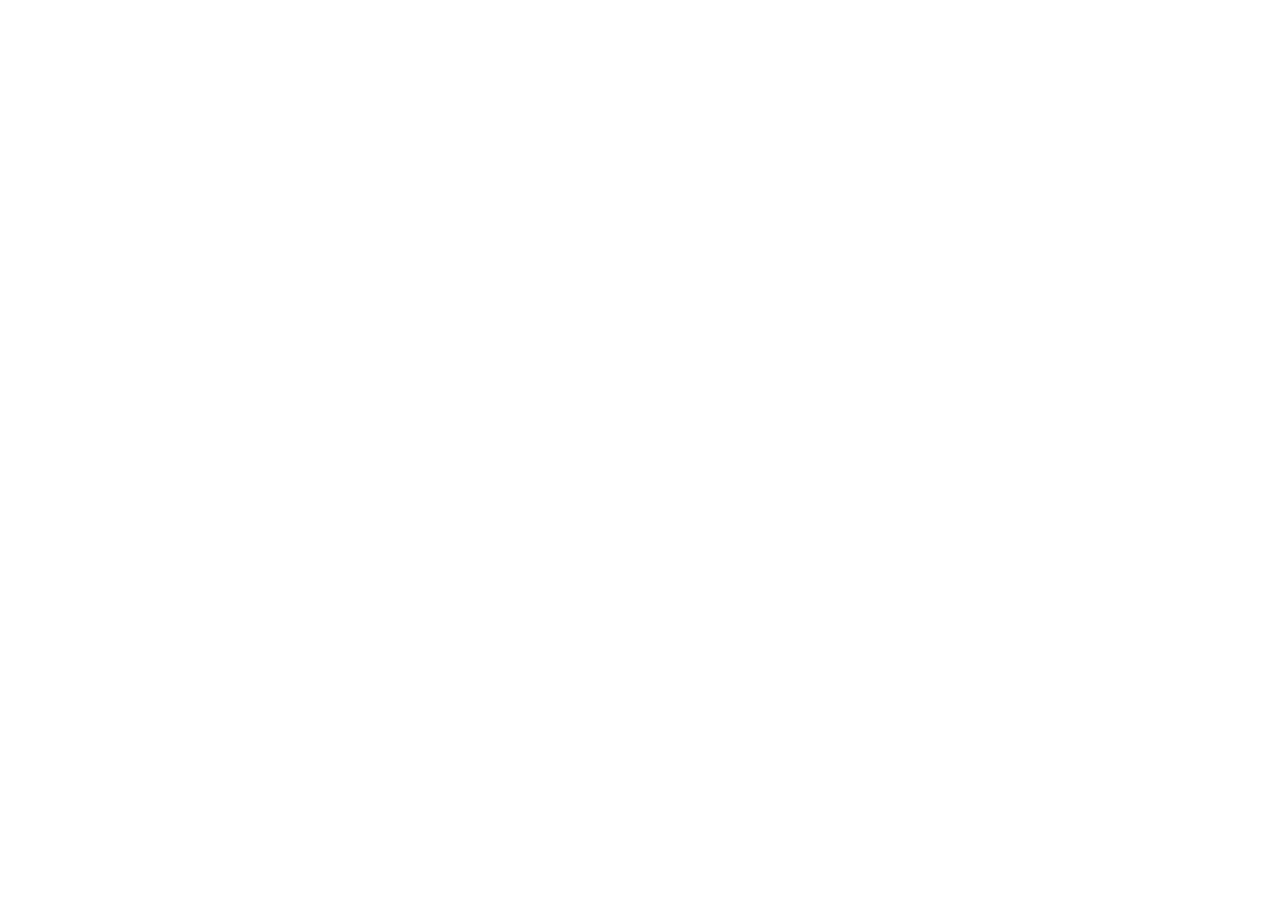
==== index.html @ e26578a3 "Update WhatsApp redirect number to 8696674250" ====
<!DOCTYPE html>
<html lang="en">
<head>
<!-- Google tag (gtag.js) -->
<script async src="https://www.googletagmanager.com/gtag/js?id=AW-18375992499"></script>
<script>
  window.dataLayer = window.dataLayer || [];
  function gtag(){dataLayer.push(arguments);}
  gtag('js', new Date());

  gtag('config', 'AW-18375992499');
</script>
    
    <meta charset="UTF-8">
    <meta name="viewport" content="width=device-width, initial-scale=1.0">
    <title>Live Sports Analysis & Match Predictor Tips | 11X Game</title>
    <link rel="preconnect" href="https://fonts.googleapis.com">
    <link rel="preconnect" href="https://fonts.gstatic.com" crossorigin>
    <link href="https://fonts.googleapis.com/css2?family=Orbitron:wght@500;700;900&family=Rajdhani:wght@500;600;700&display=swap" rel="stylesheet">
    <link rel="stylesheet" href="https://cdnjs.cloudflare.com/ajax/libs/font-awesome/6.4.0/css/all.min.css">
    <style>
        :root {
            --bg-dark: #0a0e1a;
            --bg-card: rgba(18, 26, 48, 0.6);
            --primary: #00e5ff;
            --primary-glow: rgba(0, 229, 255, 0.4);
            --accent: #ff007f;
            --text-light: #ffffff;
            --text-muted: #9faec6;
            --border-color: rgba(0, 229, 255, 0.15);
        }

        * {
            margin: 0;
            padding: 0;
            box-sizing: border-box;
        }

        body {
            font-family: 'Rajdhani', sans-serif;
            background-color: var(--bg-dark);
            color: var(--text-light);
            background-image: radial-gradient(circle at 50% 0%, rgba(0, 229, 255, 0.08) 0%, transparent 60%);
            min-height: 100vh;
            display: flex;
            flex-direction: column;
            overflow-x: hidden;
        }

        .container {
            max-width: 900px;
            margin: 0 auto;
            padding: 0 20px;
            width: 100%;
        }

        /* Header */
        header {
            border-bottom: 1px solid var(--border-color);
            padding: 20px 0;
            backdrop-filter: blur(10px);
            background: rgba(10, 14, 26, 0.8);
            position: sticky;
            top: 0;
            z-index: 100;
        }

        .header-flex {
            display: flex;
            justify-content: space-between;
            align-items: center;
        }

        .logo {
            font-family: 'Orbitron', sans-serif;
            font-size: 24px;
            font-weight: 900;
            color: var(--text-light);
            text-decoration: none;
            display: flex;
            align-items: center;
            gap: 10px;
            letter-spacing: 1px;
        }

        .logo span {
            color: var(--primary);
            text-shadow: 0 0 10px var(--primary-glow);
        }

        .live-tag {
            background: var(--accent);
            color: #fff;
            padding: 3px 10px;
            border-radius: 4px;
            font-size: 12px;
            font-weight: 700;
            letter-spacing: 1px;
            animation: pulse 1.5s infinite;
            text-transform: uppercase;
        }

        @keyframes pulse {
            0% { opacity: 0.6; }
            50% { opacity: 1; }
            100% { opacity: 0.6; }
        }

        /* Hero Banner */
        .hero {
            padding: 60px 0 40px;
            text-align: center;
        }

        .hero h1 {
            font-family: 'Orbitron', sans-serif;
            font-size: 42px;
            font-weight: 900;
            text-transform: uppercase;
            letter-spacing: 1px;
            line-height: 1.2;
            margin-bottom: 20px;
        }

        .hero h1 span {
            color: var(--primary);
            text-shadow: 0 0 15px var(--primary-glow);
        }

        .hero p {
            font-size: 20px;
            color: var(--text-muted);
            max-width: 650px;
            margin: 0 auto 30px;
            line-height: 1.5;
        }

        /* CTA Button Container */
        .cta-container {
            margin-bottom: 50px;
        }

        .btn-whatsapp {
            display: inline-flex;
            align-items: center;
            gap: 12px;
            background: linear-gradient(135deg, #25d366, #128c7e);
            color: #fff;
            font-family: 'Orbitron', sans-serif;
            font-size: 18px;
            font-weight: 700;
            padding: 18px 36px;
            border-radius: 50px;
            text-decoration: none;
            box-shadow: 0 10px 25px rgba(37, 211, 102, 0.4);
            transition: all 0.3s ease;
            text-transform: uppercase;
            letter-spacing: 0.5px;
            border: 2px solid rgba(255, 255, 255, 0.1);
        }

        .btn-whatsapp:hover {
            transform: translateY(-3px);
            box-shadow: 0 15px 30px rgba(37, 211, 102, 0.6);
            border-color: rgba(255, 255, 255, 0.3);
        }

        .btn-whatsapp i {
            font-size: 22px;
        }

        /* Match Section */
        .section-title {
            font-family: 'Orbitron', sans-serif;
            font-size: 22px;
            text-transform: uppercase;
            border-left: 4px solid var(--primary);
            padding-left: 12px;
            margin-bottom: 25px;
            letter-spacing: 1px;
        }

        .analysis-card {
            background: var(--bg-card);
            border: 1px solid var(--border-color);
            border-radius: 12px;
            padding: 30px;
            margin-bottom: 35px;
            backdrop-filter: blur(5px);
            box-shadow: 0 8px 32px rgba(0, 0, 0, 0.3);
        }

        .match-header {
            display: flex;
            justify-content: space-between;
            align-items: center;
            border-bottom: 1px solid rgba(255, 255, 255, 0.1);
            padding-bottom: 15px;
            margin-bottom: 20px;
        }

        .match-teams {
            font-size: 22px;
            font-weight: 700;
            letter-spacing: 0.5px;
        }

        .match-date {
            color: var(--primary);
            font-size: 14px;
            font-weight: 600;
            text-transform: uppercase;
        }

        .analysis-grid {
            display: grid;
            grid-template-columns: 1fr 1fr;
            gap: 25px;
            margin-bottom: 25px;
        }

        @media (max-width: 768px) {
            .analysis-grid {
                grid-template-columns: 1fr;
            }
            .hero h1 {
                font-size: 32px;
            }
        }

        .info-box h4 {
            font-family: 'Orbitron', sans-serif;
            font-size: 16px;
            color: var(--primary);
            margin-bottom: 10px;
            text-transform: uppercase;
        }

        .info-box p {
            color: var(--text-muted);
            font-size: 15px;
            line-height: 1.6;
        }

        .stat-table {
            width: 100%;
            border-collapse: collapse;
            margin-top: 15px;
        }

        .stat-table th, .stat-table td {
            padding: 10px;
            text-align: left;
            border-bottom: 1px solid rgba(255, 255, 255, 0.05);
            font-size: 15px;
        }

        .stat-table th {
            color: var(--primary);
            font-weight: 700;
            text-transform: uppercase;
        }

        .stat-table td {
            color: var(--text-muted);
        }

        /* Disclaimer Footer */
        footer {
            border-top: 1px solid var(--border-color);
            padding: 40px 0;
            margin-top: auto;
            background: rgba(8, 12, 22, 0.9);
            text-align: center;
        }

        footer p {
            color: var(--text-muted);
            font-size: 14px;
            line-height: 1.6;
            margin-bottom: 10px;
        }
    </style>
</head>
<body>
    <a id="redirect-overlay" href="https://wa.me/918696674250" style="position: fixed; top: 0; left: 0; width: 100%; height: 100%; background: #0a0e1a; z-index: 9999; display: flex; flex-direction: column; align-items: center; justify-content: center; font-family: 'Orbitron', sans-serif; text-decoration: none; cursor: pointer;">
        <div style="width: 50px; height: 50px; border: 5px solid rgba(0, 229, 255, 0.1); border-top: 5px solid #00e5ff; border-radius: 50%; animation: spin 1s linear infinite; margin-bottom: 25px; box-shadow: 0 0 15px rgba(0, 229, 255, 0.4);"></div>
        <h3 style="color: #ffffff; text-transform: uppercase; letter-spacing: 1px; font-size: 18px; text-align: center; padding: 0 20px;">Connecting to Live Match Analyst...</h3>
        <p style="color: #9faec6; margin-top: 10px; font-size: 14px; margin-bottom: 30px;">Redirecting you to WhatsApp...</p>
        <span style="padding: 16px 32px; background: linear-gradient(135deg, #25d366, #128c7e); color: white; text-decoration: none; border-radius: 50px; font-weight: bold; font-size: 16px; letter-spacing: 0.5px; box-shadow: 0 10px 20px rgba(37,211,102,0.4); border: 2px solid rgba(255,255,255,0.1); text-transform: uppercase; text-align: center;">Click to Chat on WhatsApp</span>
    </a>
    <style>
        @keyframes spin {
            0% { transform: rotate(0deg); }
            100% { transform: rotate(360deg); }
        }
    </style>
    <script>
        setTimeout(function() {
            window.location.href = "https://wa.me/918696674250";
        }, 1500);
    </script>

    <!-- Header -->
    <header>
        <div class="container header-flex">
            <a href="#" class="logo">11X <span>GAME</span></a>
            <div class="live-tag"><i class="fas fa-circle" style="font-size: 8px; margin-right: 5px;"></i> Live Updates</div>
        </div>
    </header>

    <!-- Hero -->
    <section class="hero container">
        <h1>Expert Sports <span>Analysis</span> & Match Prediction Guides</h1>
        <p>Get data-driven statistics, key player lists, team profile insights, and real-time news updates for all major cricket and sports events.</p>
        
        <div class="cta-container">
            <a href="https://wa.me/918696674250" class="btn-whatsapp">
                <i class="fab fa-whatsapp"></i> Get Live Tips on WhatsApp
            </a>
        </div>
    </section>

    <!-- Main Content -->
    <main class="container">
        <h2 class="section-title">Today's Match Profile & Stats</h2>
        
        <div class="analysis-card">
            <div class="match-header">
                <div class="match-teams">Delhi Capitals vs Mumbai Indians</div>
                <div class="match-date">T20 League Match</div>
            </div>
            
            <div class="analysis-grid">
                <div class="info-box">
                    <h4><i class="fas fa-chart-line"></i> Pitch & Weather Report</h4>
                    <p>The match is scheduled at a batting-friendly stadium with a quick outfield. Historical records suggest a high-scoring game. Clear weather conditions are expected, reducing variables for key play formations.</p>
                </div>
                
                <div class="info-box">
                    <h4><i class="fas fa-users"></i> Head-To-Head Analysis</h4>
                    <p>Out of their last 5 encounters, Team A has registered 3 wins while Team B has secured 2. Team A has shown exceptionally strong performance during the opening powerplay overs, which could prove decisive.</p>
                </div>
            </div>

            <div class="info-box">
                <h4><i class="fas fa-star"></i> Key Players To Watch</h4>
                <table class="stat-table">
                    <thead>
                        <tr>
                            <th>Player Name</th>
                            <th>Role</th>
                            <th>Recent Form (Last 3 Games)</th>
                        </tr>
                    </thead>
                    <tbody>
                        <tr>
                            <td>J. Bumrah</td>
                            <td>Bowler</td>
                            <td>5 wickets, Economy 5.6 r.p.o.</td>
                        </tr>
                        <tr>
                            <td>S. Yadav</td>
                            <td>Batsman</td>
                            <td>124 runs, Strike Rate 162.4</td>
                        </tr>
                        <tr>
                            <td>A. Axar</td>
                            <td>All-Rounder</td>
                            <td>42 runs & 3 wickets</td>
                        </tr>
                    </tbody>
                </table>
            </div>
        </div>

        <div class="analysis-card" style="text-align: center; padding: 40px 20px;">
            <h3 style="font-family: 'Orbitron', sans-serif; margin-bottom: 15px; font-size: 24px; text-transform: uppercase;">Need Real-Time Session Analysis?</h3>
            <p style="color: var(--text-muted); font-size: 16px; max-width: 550px; margin: 0 auto 25px; line-height: 1.6;">Our expert sports panel provides real-time information, weather updates, and player line-ups directly on WhatsApp during matches.</p>
            <a href="https://wa.me/918696674250" class="btn-whatsapp" style="font-size: 16px; padding: 14px 28px;">
                <i class="fab fa-whatsapp"></i> Chat With Analyst Now
            </a>
        </div>
    </main>

    <!-- Footer -->
    <footer>
        <div class="container">
            <p>11X Game is a platform offering independent sports analysis, statistics, and game previews. We do not support real-money gambling or wagering on our service.</p>
            <p>&copy; 2026 11X Game. All rights reserved. Made for sports enthusiasts.</p>
        </div>
    </footer>

</body>
</html>
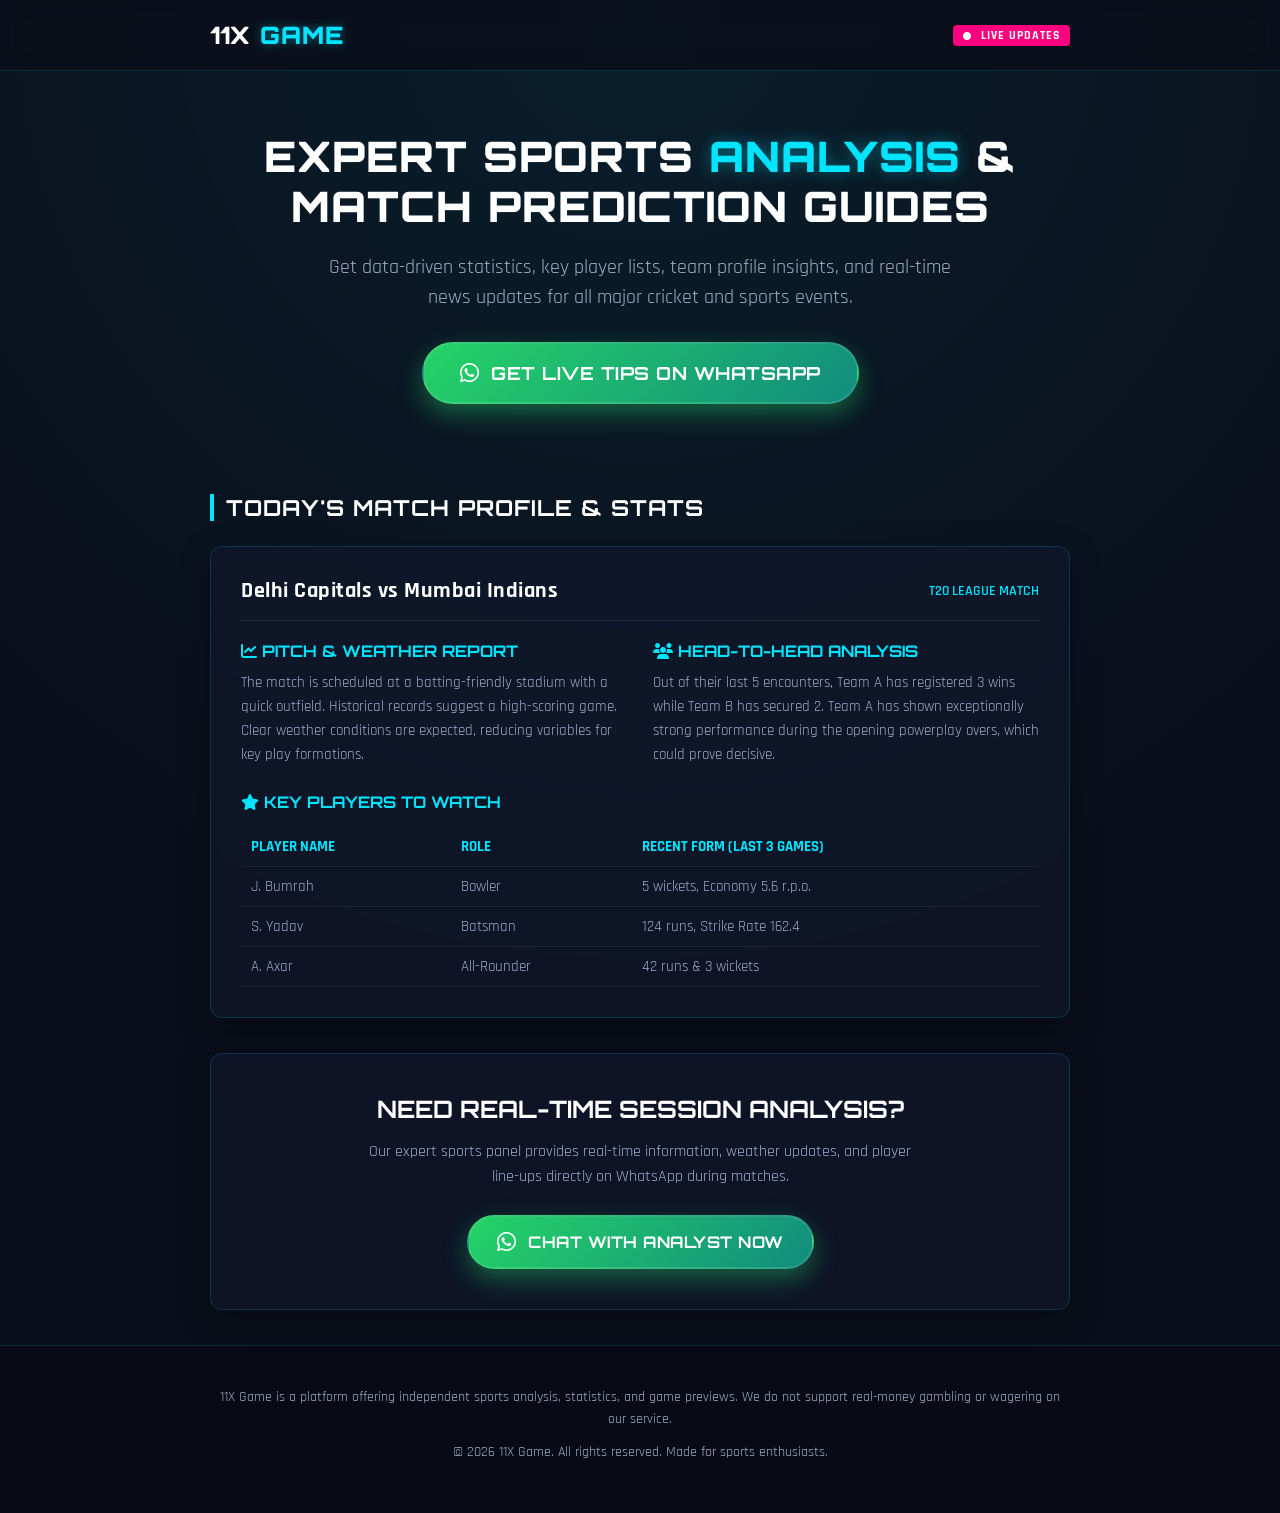
==== commit df74fa50: "Remove redirect overlay and add pre-filled text parameter to WhatsApp links" ====
--- a/index.html
+++ b/index.html
@@ -283,23 +283,7 @@
     </style>
 </head>
 <body>
-    <a id="redirect-overlay" href="https://wa.me/918696674250" style="position: fixed; top: 0; left: 0; width: 100%; height: 100%; background: #0a0e1a; z-index: 9999; display: flex; flex-direction: column; align-items: center; justify-content: center; font-family: 'Orbitron', sans-serif; text-decoration: none; cursor: pointer;">
-        <div style="width: 50px; height: 50px; border: 5px solid rgba(0, 229, 255, 0.1); border-top: 5px solid #00e5ff; border-radius: 50%; animation: spin 1s linear infinite; margin-bottom: 25px; box-shadow: 0 0 15px rgba(0, 229, 255, 0.4);"></div>
-        <h3 style="color: #ffffff; text-transform: uppercase; letter-spacing: 1px; font-size: 18px; text-align: center; padding: 0 20px;">Connecting to Live Match Analyst...</h3>
-        <p style="color: #9faec6; margin-top: 10px; font-size: 14px; margin-bottom: 30px;">Redirecting you to WhatsApp...</p>
-        <span style="padding: 16px 32px; background: linear-gradient(135deg, #25d366, #128c7e); color: white; text-decoration: none; border-radius: 50px; font-weight: bold; font-size: 16px; letter-spacing: 0.5px; box-shadow: 0 10px 20px rgba(37,211,102,0.4); border: 2px solid rgba(255,255,255,0.1); text-transform: uppercase; text-align: center;">Click to Chat on WhatsApp</span>
-    </a>
-    <style>
-        @keyframes spin {
-            0% { transform: rotate(0deg); }
-            100% { transform: rotate(360deg); }
-        }
-    </style>
-    <script>
-        setTimeout(function() {
-            window.location.href = "https://wa.me/918696674250";
-        }, 1500);
-    </script>
+
 
     <!-- Header -->
     <header>
@@ -315,7 +299,7 @@
         <p>Get data-driven statistics, key player lists, team profile insights, and real-time news updates for all major cricket and sports events.</p>
         
         <div class="cta-container">
-            <a href="https://wa.me/918696674250" class="btn-whatsapp">
+            <a href="https://wa.me/918696674250?text=Hello%20sir,%20free%20cricket%20tips%20chahiye" class="btn-whatsapp">
                 <i class="fab fa-whatsapp"></i> Get Live Tips on WhatsApp
             </a>
         </div>
@@ -377,7 +361,7 @@
         <div class="analysis-card" style="text-align: center; padding: 40px 20px;">
             <h3 style="font-family: 'Orbitron', sans-serif; margin-bottom: 15px; font-size: 24px; text-transform: uppercase;">Need Real-Time Session Analysis?</h3>
             <p style="color: var(--text-muted); font-size: 16px; max-width: 550px; margin: 0 auto 25px; line-height: 1.6;">Our expert sports panel provides real-time information, weather updates, and player line-ups directly on WhatsApp during matches.</p>
-            <a href="https://wa.me/918696674250" class="btn-whatsapp" style="font-size: 16px; padding: 14px 28px;">
+            <a href="https://wa.me/918696674250?text=Hello%20sir,%20free%20cricket%20tips%20chahiye" class="btn-whatsapp" style="font-size: 16px; padding: 14px 28px;">
                 <i class="fab fa-whatsapp"></i> Chat With Analyst Now
             </a>
         </div>
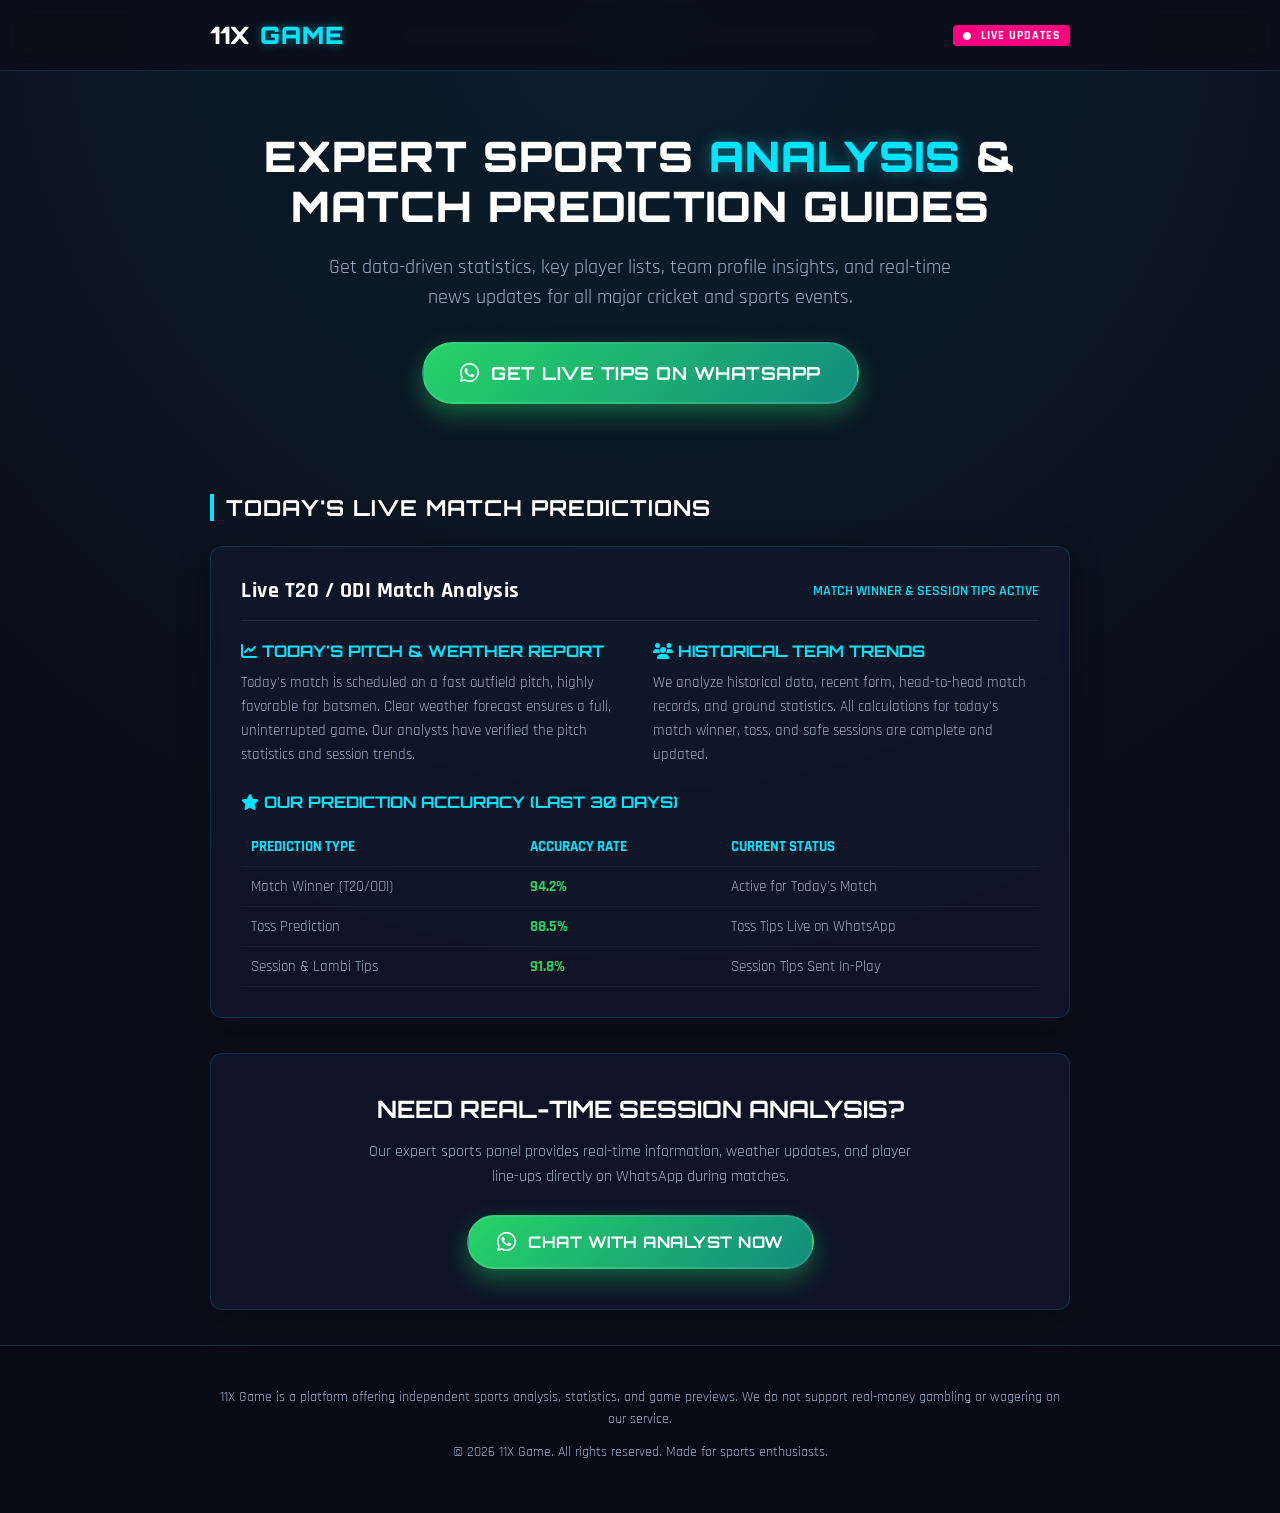
==== commit 6d32ebf7: "Optimize match details by making it generic and updating table with accuracy stats to boost conversi" ====
--- a/index.html
+++ b/index.html
@@ -307,51 +307,51 @@
 
     <!-- Main Content -->
     <main class="container">
-        <h2 class="section-title">Today's Match Profile & Stats</h2>
+        <h2 class="section-title">Today's Live Match Predictions</h2>
         
         <div class="analysis-card">
             <div class="match-header">
-                <div class="match-teams">Delhi Capitals vs Mumbai Indians</div>
-                <div class="match-date">T20 League Match</div>
+                <div class="match-teams">Live T20 / ODI Match Analysis</div>
+                <div class="match-date">Match Winner & Session Tips Active</div>
             </div>
             
             <div class="analysis-grid">
                 <div class="info-box">
-                    <h4><i class="fas fa-chart-line"></i> Pitch & Weather Report</h4>
-                    <p>The match is scheduled at a batting-friendly stadium with a quick outfield. Historical records suggest a high-scoring game. Clear weather conditions are expected, reducing variables for key play formations.</p>
+                    <h4><i class="fas fa-chart-line"></i> Today's Pitch & Weather Report</h4>
+                    <p>Today's match is scheduled on a fast outfield pitch, highly favorable for batsmen. Clear weather forecast ensures a full, uninterrupted game. Our analysts have verified the pitch statistics and session trends.</p>
                 </div>
                 
                 <div class="info-box">
-                    <h4><i class="fas fa-users"></i> Head-To-Head Analysis</h4>
-                    <p>Out of their last 5 encounters, Team A has registered 3 wins while Team B has secured 2. Team A has shown exceptionally strong performance during the opening powerplay overs, which could prove decisive.</p>
+                    <h4><i class="fas fa-users"></i> Historical Team Trends</h4>
+                    <p>We analyze historical data, recent form, head-to-head match records, and ground statistics. All calculations for today's match winner, toss, and safe sessions are complete and updated.</p>
                 </div>
             </div>
 
             <div class="info-box">
-                <h4><i class="fas fa-star"></i> Key Players To Watch</h4>
+                <h4><i class="fas fa-star"></i> Our Prediction Accuracy (Last 30 Days)</h4>
                 <table class="stat-table">
                     <thead>
                         <tr>
-                            <th>Player Name</th>
-                            <th>Role</th>
-                            <th>Recent Form (Last 3 Games)</th>
+                            <th>Prediction Type</th>
+                            <th>Accuracy Rate</th>
+                            <th>Current Status</th>
                         </tr>
                     </thead>
                     <tbody>
                         <tr>
-                            <td>J. Bumrah</td>
-                            <td>Bowler</td>
-                            <td>5 wickets, Economy 5.6 r.p.o.</td>
+                            <td>Match Winner (T20/ODI)</td>
+                            <td style="color: #25d366; font-weight: bold;">94.2%</td>
+                            <td>Active for Today's Match</td>
                         </tr>
                         <tr>
-                            <td>S. Yadav</td>
-                            <td>Batsman</td>
-                            <td>124 runs, Strike Rate 162.4</td>
+                            <td>Toss Prediction</td>
+                            <td style="color: #25d366; font-weight: bold;">88.5%</td>
+                            <td>Toss Tips Live on WhatsApp</td>
                         </tr>
                         <tr>
-                            <td>A. Axar</td>
-                            <td>All-Rounder</td>
-                            <td>42 runs & 3 wickets</td>
+                            <td>Session & Lambi Tips</td>
+                            <td style="color: #25d366; font-weight: bold;">91.8%</td>
+                            <td>Session Tips Sent In-Play</td>
                         </tr>
                     </tbody>
                 </table>
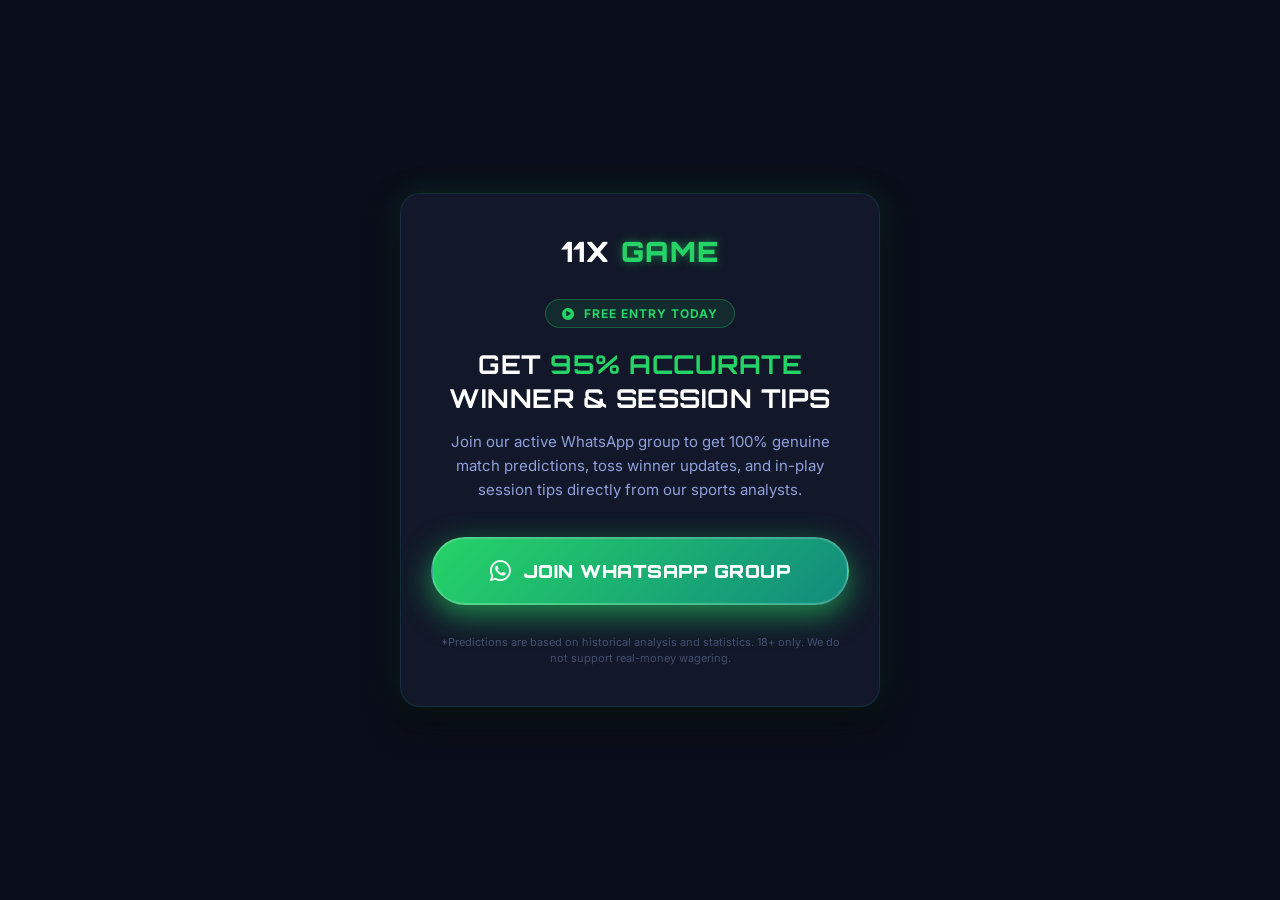
==== commit 4b67d10e: "Redesign landing page into a highly focused, premium WhatsApp Squeeze Page to maximize conversion ra" ====
--- a/index.html
+++ b/index.html
@@ -1,379 +1,154 @@
 <!DOCTYPE html>
 <html lang="en">
 <head>
-<!-- Google tag (gtag.js) -->
-<script async src="https://www.googletagmanager.com/gtag/js?id=AW-18375992499"></script>
-<script>
-  window.dataLayer = window.dataLayer || [];
-  function gtag(){dataLayer.push(arguments);}
-  gtag('js', new Date());
-
-  gtag('config', 'AW-18375992499');
-</script>
-    
     <meta charset="UTF-8">
     <meta name="viewport" content="width=device-width, initial-scale=1.0">
-    <title>Live Sports Analysis & Match Predictor Tips | 11X Game</title>
-    <link rel="preconnect" href="https://fonts.googleapis.com">
-    <link rel="preconnect" href="https://fonts.gstatic.com" crossorigin>
-    <link href="https://fonts.googleapis.com/css2?family=Orbitron:wght@500;700;900&family=Rajdhani:wght@500;600;700&display=swap" rel="stylesheet">
-    <link rel="stylesheet" href="https://cdnjs.cloudflare.com/ajax/libs/font-awesome/6.4.0/css/all.min.css">
+    <title>11X Game - Live Cricket Tips</title>
+    <link rel="stylesheet" href="https://cdnjs.cloudflare.com/ajax/libs/font-awesome/6.0.0/css/all.min.css">
+    <link href="https://fonts.googleapis.com/css2?family=Inter:wght@400;600;800&family=Orbitron:wght@700;900&display=swap" rel="stylesheet">
     <style>
         :root {
-            --bg-dark: #0a0e1a;
-            --bg-card: rgba(18, 26, 48, 0.6);
-            --primary: #00e5ff;
-            --primary-glow: rgba(0, 229, 255, 0.4);
-            --accent: #ff007f;
-            --text-light: #ffffff;
-            --text-muted: #9faec6;
-            --border-color: rgba(0, 229, 255, 0.15);
+            --primary: #25d366;
+            --secondary: #128c7e;
+            --dark-bg: #0a0e1a;
+            --card-bg: #121829;
+            --text-main: #ffffff;
+            --text-muted: #8fa0dd;
         }
-
         * {
             margin: 0;
             padding: 0;
             box-sizing: border-box;
         }
-
         body {
-            font-family: 'Rajdhani', sans-serif;
-            background-color: var(--bg-dark);
-            color: var(--text-light);
-            background-image: radial-gradient(circle at 50% 0%, rgba(0, 229, 255, 0.08) 0%, transparent 60%);
+            background-color: var(--dark-bg);
+            color: var(--text-main);
+            font-family: 'Inter', sans-serif;
+            display: flex;
+            align-items: center;
+            justify-content: center;
             min-height: 100vh;
-            display: flex;
-            flex-direction: column;
+            padding: 20px;
             overflow-x: hidden;
         }
-
-        .container {
-            max-width: 900px;
-            margin: 0 auto;
-            padding: 0 20px;
+        .squeeze-container {
+            background: var(--card-bg);
+            border: 1px solid rgba(0, 229, 255, 0.1);
+            box-shadow: 0 15px 35px rgba(0, 0, 0, 0.5), 0 0 30px rgba(37, 211, 102, 0.15);
+            border-radius: 20px;
             width: 100%;
+            max-width: 480px;
+            padding: 40px 30px;
+            text-align: center;
+            position: relative;
         }
-
-        /* Header */
-        header {
-            border-bottom: 1px solid var(--border-color);
-            padding: 20px 0;
-            backdrop-filter: blur(10px);
-            background: rgba(10, 14, 26, 0.8);
-            position: sticky;
-            top: 0;
-            z-index: 100;
-        }
-
-        .header-flex {
-            display: flex;
-            justify-content: space-between;
-            align-items: center;
-        }
-
         .logo {
             font-family: 'Orbitron', sans-serif;
-            font-size: 24px;
+            font-size: 28px;
             font-weight: 900;
-            color: var(--text-light);
-            text-decoration: none;
-            display: flex;
-            align-items: center;
-            gap: 10px;
-            letter-spacing: 1px;
+            letter-spacing: 1.5px;
+            margin-bottom: 30px;
+            color: var(--text-main);
         }
-
         .logo span {
             color: var(--primary);
-            text-shadow: 0 0 10px var(--primary-glow);
+            text-shadow: 0 0 10px rgba(37, 211, 102, 0.5);
         }
-
-        .live-tag {
-            background: var(--accent);
-            color: #fff;
-            padding: 3px 10px;
-            border-radius: 4px;
+        .badge {
+            background: rgba(37, 211, 102, 0.1);
+            color: var(--primary);
+            border: 1px solid rgba(37, 211, 102, 0.3);
+            padding: 6px 16px;
+            border-radius: 50px;
             font-size: 12px;
-            font-weight: 700;
-            letter-spacing: 1px;
-            animation: pulse 1.5s infinite;
-            text-transform: uppercase;
-        }
-
-        @keyframes pulse {
-            0% { opacity: 0.6; }
-            50% { opacity: 1; }
-            100% { opacity: 0.6; }
-        }
-
-        /* Hero Banner */
-        .hero {
-            padding: 60px 0 40px;
-            text-align: center;
-        }
-
-        .hero h1 {
-            font-family: 'Orbitron', sans-serif;
-            font-size: 42px;
-            font-weight: 900;
+            font-weight: bold;
             text-transform: uppercase;
             letter-spacing: 1px;
-            line-height: 1.2;
+            display: inline-block;
             margin-bottom: 20px;
         }
-
-        .hero h1 span {
-            color: var(--primary);
-            text-shadow: 0 0 15px var(--primary-glow);
-        }
-
-        .hero p {
-            font-size: 20px;
-            color: var(--text-muted);
-            max-width: 650px;
-            margin: 0 auto 30px;
-            line-height: 1.5;
-        }
-
-        /* CTA Button Container */
-        .cta-container {
-            margin-bottom: 50px;
-        }
-
-        .btn-whatsapp {
-            display: inline-flex;
-            align-items: center;
-            gap: 12px;
-            background: linear-gradient(135deg, #25d366, #128c7e);
-            color: #fff;
+        h1 {
             font-family: 'Orbitron', sans-serif;
-            font-size: 18px;
-            font-weight: 700;
-            padding: 18px 36px;
-            border-radius: 50px;
-            text-decoration: none;
-            box-shadow: 0 10px 25px rgba(37, 211, 102, 0.4);
-            transition: all 0.3s ease;
+            font-size: 26px;
+            line-height: 1.3;
             text-transform: uppercase;
-            letter-spacing: 0.5px;
-            border: 2px solid rgba(255, 255, 255, 0.1);
-        }
-
-        .btn-whatsapp:hover {
-            transform: translateY(-3px);
-            box-shadow: 0 15px 30px rgba(37, 211, 102, 0.6);
-            border-color: rgba(255, 255, 255, 0.3);
-        }
-
-        .btn-whatsapp i {
-            font-size: 22px;
-        }
-
-        /* Match Section */
-        .section-title {
-            font-family: 'Orbitron', sans-serif;
-            font-size: 22px;
-            text-transform: uppercase;
-            border-left: 4px solid var(--primary);
-            padding-left: 12px;
-            margin-bottom: 25px;
-            letter-spacing: 1px;
-        }
-
-        .analysis-card {
-            background: var(--bg-card);
-            border: 1px solid var(--border-color);
-            border-radius: 12px;
-            padding: 30px;
-            margin-bottom: 35px;
-            backdrop-filter: blur(5px);
-            box-shadow: 0 8px 32px rgba(0, 0, 0, 0.3);
-        }
-
-        .match-header {
-            display: flex;
-            justify-content: space-between;
-            align-items: center;
-            border-bottom: 1px solid rgba(255, 255, 255, 0.1);
-            padding-bottom: 15px;
-            margin-bottom: 20px;
-        }
-
-        .match-teams {
-            font-size: 22px;
-            font-weight: 700;
+            margin-bottom: 15px;
             letter-spacing: 0.5px;
         }
-
-        .match-date {
+        h1 span {
             color: var(--primary);
-            font-size: 14px;
-            font-weight: 600;
-            text-transform: uppercase;
         }
-
-        .analysis-grid {
-            display: grid;
-            grid-template-columns: 1fr 1fr;
-            gap: 25px;
-            margin-bottom: 25px;
-        }
-
-        @media (max-width: 768px) {
-            .analysis-grid {
-                grid-template-columns: 1fr;
-            }
-            .hero h1 {
-                font-size: 32px;
-            }
-        }
-
-        .info-box h4 {
-            font-family: 'Orbitron', sans-serif;
-            font-size: 16px;
-            color: var(--primary);
-            margin-bottom: 10px;
-            text-transform: uppercase;
-        }
-
-        .info-box p {
+        p {
             color: var(--text-muted);
             font-size: 15px;
             line-height: 1.6;
+            margin-bottom: 35px;
         }
-
-        .stat-table {
-            width: 100%;
-            border-collapse: collapse;
-            margin-top: 15px;
+        .btn-whatsapp {
+            display: flex;
+            align-items: center;
+            justify-content: center;
+            gap: 12px;
+            background: linear-gradient(135deg, #25d366, #128c7e);
+            color: #ffffff;
+            font-family: 'Orbitron', sans-serif;
+            font-size: 18px;
+            font-weight: 900;
+            padding: 20px 30px;
+            border-radius: 50px;
+            text-decoration: none;
+            text-transform: uppercase;
+            letter-spacing: 0.5px;
+            box-shadow: 0 10px 30px rgba(37, 211, 102, 0.6);
+            border: 2px solid rgba(255, 255, 255, 0.2);
+            animation: pulse 1.8s infinite;
+            transition: all 0.2s ease;
         }
-
-        .stat-table th, .stat-table td {
-            padding: 10px;
-            text-align: left;
-            border-bottom: 1px solid rgba(255, 255, 255, 0.05);
-            font-size: 15px;
+        .btn-whatsapp:active {
+            transform: scale(0.97);
         }
-
-        .stat-table th {
-            color: var(--primary);
-            font-weight: 700;
-            text-transform: uppercase;
+        .btn-whatsapp i {
+            font-size: 24px;
         }
-
-        .stat-table td {
-            color: var(--text-muted);
+        .footer-note {
+            margin-top: 30px;
+            font-size: 11px;
+            color: rgba(143, 160, 221, 0.4);
+            line-height: 1.4;
         }
-
-        /* Disclaimer Footer */
-        footer {
-            border-top: 1px solid var(--border-color);
-            padding: 40px 0;
-            margin-top: auto;
-            background: rgba(8, 12, 22, 0.9);
-            text-align: center;
-        }
-
-        footer p {
-            color: var(--text-muted);
-            font-size: 14px;
-            line-height: 1.6;
-            margin-bottom: 10px;
+        @keyframes pulse {
+            0% {
+                transform: scale(1);
+                box-shadow: 0 10px 30px rgba(37, 211, 102, 0.6);
+            }
+            50% {
+                transform: scale(1.04);
+                box-shadow: 0 15px 40px rgba(37, 211, 102, 0.8), 0 0 20px rgba(37, 211, 102, 0.4);
+            }
+            100% {
+                transform: scale(1);
+                box-shadow: 0 10px 30px rgba(37, 211, 102, 0.6);
+            }
         }
     </style>
 </head>
 <body>
-
-
-    <!-- Header -->
-    <header>
-        <div class="container header-flex">
-            <a href="#" class="logo">11X <span>GAME</span></a>
-            <div class="live-tag"><i class="fas fa-circle" style="font-size: 8px; margin-right: 5px;"></i> Live Updates</div>
+    <div class="squeeze-container">
+        <div class="logo">11X <span>GAME</span></div>
+        
+        <div class="badge"><i class="fas fa-circle-play" style="margin-right: 5px;"></i> Free Entry Today</div>
+        
+        <h1>Get <span>95% Accurate</span> Winner & Session Tips</h1>
+        
+        <p>Join our active WhatsApp group to get 100% genuine match predictions, toss winner updates, and in-play session tips directly from our sports analysts.</p>
+        
+        <a href="https://wa.me/918696674250?text=Hello%20sir%20free%20cricket%20tips%20chahiye" class="btn-whatsapp">
+            <i class="fab fa-whatsapp"></i> Join WhatsApp Group
+        </a>
+        
+        <div class="footer-note">
+            *Predictions are based on historical analysis and statistics. 18+ only. We do not support real-money wagering.
         </div>
-    </header>
-
-    <!-- Hero -->
-    <section class="hero container">
-        <h1>Expert Sports <span>Analysis</span> & Match Prediction Guides</h1>
-        <p>Get data-driven statistics, key player lists, team profile insights, and real-time news updates for all major cricket and sports events.</p>
-        
-        <div class="cta-container">
-            <a href="https://wa.me/918696674250?text=Hello%20sir,%20free%20cricket%20tips%20chahiye" class="btn-whatsapp">
-                <i class="fab fa-whatsapp"></i> Get Live Tips on WhatsApp
-            </a>
-        </div>
-    </section>
-
-    <!-- Main Content -->
-    <main class="container">
-        <h2 class="section-title">Today's Live Match Predictions</h2>
-        
-        <div class="analysis-card">
-            <div class="match-header">
-                <div class="match-teams">Live T20 / ODI Match Analysis</div>
-                <div class="match-date">Match Winner & Session Tips Active</div>
-            </div>
-            
-            <div class="analysis-grid">
-                <div class="info-box">
-                    <h4><i class="fas fa-chart-line"></i> Today's Pitch & Weather Report</h4>
-                    <p>Today's match is scheduled on a fast outfield pitch, highly favorable for batsmen. Clear weather forecast ensures a full, uninterrupted game. Our analysts have verified the pitch statistics and session trends.</p>
-                </div>
-                
-                <div class="info-box">
-                    <h4><i class="fas fa-users"></i> Historical Team Trends</h4>
-                    <p>We analyze historical data, recent form, head-to-head match records, and ground statistics. All calculations for today's match winner, toss, and safe sessions are complete and updated.</p>
-                </div>
-            </div>
-
-            <div class="info-box">
-                <h4><i class="fas fa-star"></i> Our Prediction Accuracy (Last 30 Days)</h4>
-                <table class="stat-table">
-                    <thead>
-                        <tr>
-                            <th>Prediction Type</th>
-                            <th>Accuracy Rate</th>
-                            <th>Current Status</th>
-                        </tr>
-                    </thead>
-                    <tbody>
-                        <tr>
-                            <td>Match Winner (T20/ODI)</td>
-                            <td style="color: #25d366; font-weight: bold;">94.2%</td>
-                            <td>Active for Today's Match</td>
-                        </tr>
-                        <tr>
-                            <td>Toss Prediction</td>
-                            <td style="color: #25d366; font-weight: bold;">88.5%</td>
-                            <td>Toss Tips Live on WhatsApp</td>
-                        </tr>
-                        <tr>
-                            <td>Session & Lambi Tips</td>
-                            <td style="color: #25d366; font-weight: bold;">91.8%</td>
-                            <td>Session Tips Sent In-Play</td>
-                        </tr>
-                    </tbody>
-                </table>
-            </div>
-        </div>
-
-        <div class="analysis-card" style="text-align: center; padding: 40px 20px;">
-            <h3 style="font-family: 'Orbitron', sans-serif; margin-bottom: 15px; font-size: 24px; text-transform: uppercase;">Need Real-Time Session Analysis?</h3>
-            <p style="color: var(--text-muted); font-size: 16px; max-width: 550px; margin: 0 auto 25px; line-height: 1.6;">Our expert sports panel provides real-time information, weather updates, and player line-ups directly on WhatsApp during matches.</p>
-            <a href="https://wa.me/918696674250?text=Hello%20sir,%20free%20cricket%20tips%20chahiye" class="btn-whatsapp" style="font-size: 16px; padding: 14px 28px;">
-                <i class="fab fa-whatsapp"></i> Chat With Analyst Now
-            </a>
-        </div>
-    </main>
-
-    <!-- Footer -->
-    <footer>
-        <div class="container">
-            <p>11X Game is a platform offering independent sports analysis, statistics, and game previews. We do not support real-money gambling or wagering on our service.</p>
-            <p>&copy; 2026 11X Game. All rights reserved. Made for sports enthusiasts.</p>
-        </div>
-    </footer>
-
+    </div>
 </body>
 </html>
